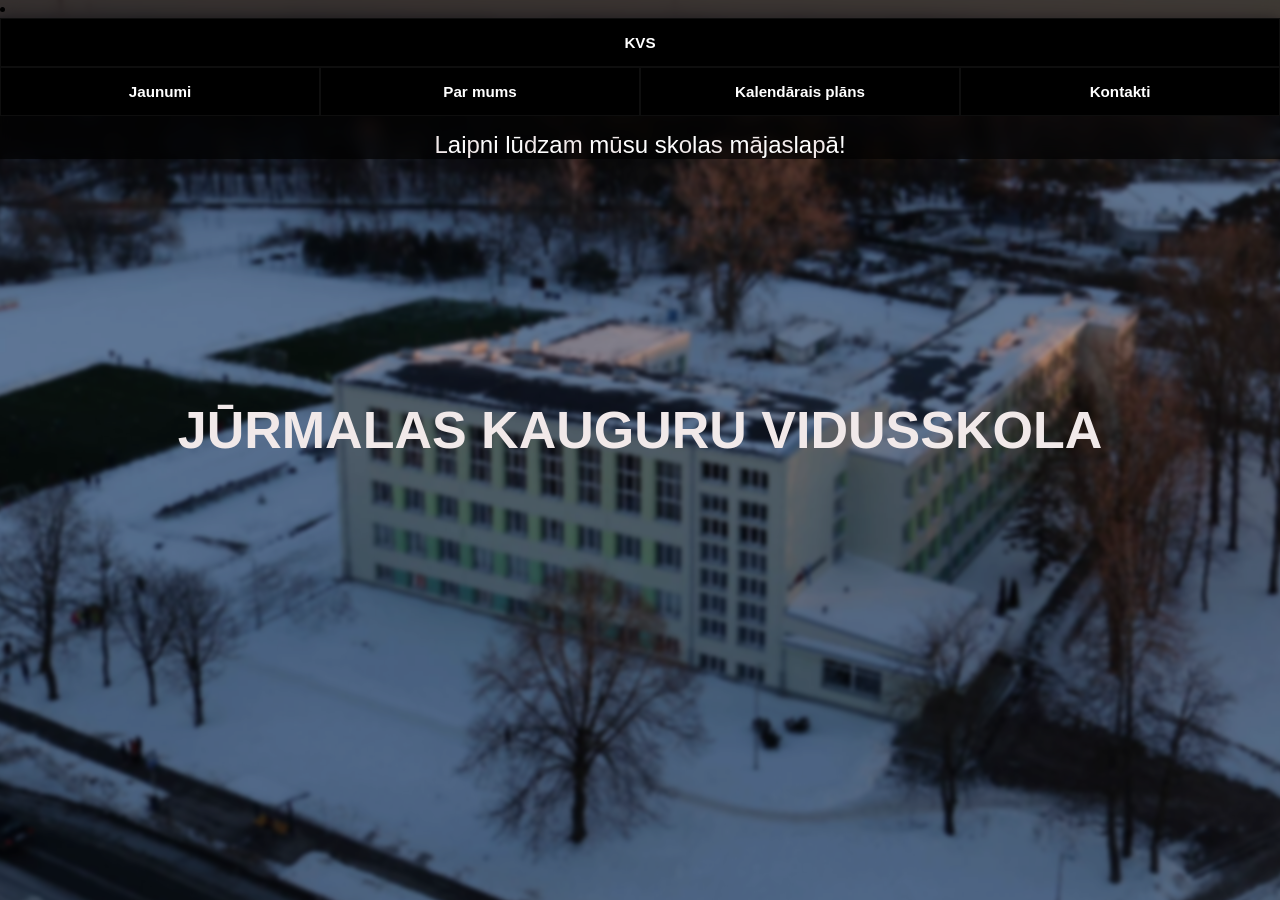
==== index.html @ 1d1f1b85 "Version 2.0" ====
<!DOCTYPE html>
<html>
<head>
  <title>Kauguru Vidusskola</title>
  <link rel="stylesheet" href="style.css">
</head>
<body>

  <h1>Jūrmalas Kauguru vidusskola</h1>

  <img src="kgvsk.png" alt="bg" class="bg-image">


  <nav class="navbar">
      <li>
    <a class="boton-elegante" href="index.html">KVS</a>
  </li>
    <ul>
      <li>
        <a class="boton-elegante" href="jaunumi.html">Jaunumi</a>
      </li>


  <li>
    <a class="boton-elegante" href="info.html">Par mums</a>
  </li>

  <li>
    <a
      class="boton-elegante"
      href="https://calendar.google.com/calendar/u/0/embed?src=lm09omf5vbimu9sq7rovsoo6m4@group.calendar.google.com&ctz=Europe/Riga"
      target="_blank"
      rel="noopener noreferrer"
    >
      Kalendārais plāns
    </a>
  </li>

  <li>
    <a class="boton-elegante" href="kon.html">Kontakti</a>
  </li>
</ul>


<p class="fx-smear" role="img" aria-label="Laipni lūdzam mūsu skolas mājaslapā!">
  <b aria-hidden="true" style="--i:0">L</b><b aria-hidden="true" style="--i:1">a</b><b aria-hidden="true" style="--i:2">i</b><b aria-hidden="true" style="--i:3">p</b><b aria-hidden="true" style="--i:4">n</b><b aria-hidden="true" style="--i:5">i</b><!--
  --><b aria-hidden="true" style="--i:6">&nbsp;</b><!--
  --><b aria-hidden="true" style="--i:7">l</b><b aria-hidden="true" style="--i:8">ū</b><b aria-hidden="true" style="--i:9">d</b><b aria-hidden="true" style="--i:10">z</b><b aria-hidden="true" style="--i:11">a</b><b aria-hidden="true" style="--i:12">m</b><!--
  --><b aria-hidden="true" style="--i:13">&nbsp;</b><!--
  --><b aria-hidden="true" style="--i:14">m</b><b aria-hidden="true" style="--i:15">ū</b><b aria-hidden="true" style="--i:16">s</b><b aria-hidden="true" style="--i:17">u</b><!--
  --><b aria-hidden="true" style="--i:18">&nbsp;</b><!--
  --><b aria-hidden="true" style="--i:19">s</b><b aria-hidden="true" style="--i:20">k</b><b aria-hidden="true" style="--i:21">o</b><b aria-hidden="true" style="--i:22">l</b><b aria-hidden="true" style="--i:23">a</b><b aria-hidden="true" style="--i:24">s</b><!--
  --><b aria-hidden="true" style="--i:25">&nbsp;</b><!--
  --><b aria-hidden="true" style="--i:26">m</b><b aria-hidden="true" style="--i:27">ā</b><b aria-hidden="true" style="--i:28">j</b><b aria-hidden="true" style="--i:29">a</b><b aria-hidden="true" style="--i:30">s</b><b aria-hidden="true" style="--i:31">l</b><b aria-hidden="true" style="--i:32">a</b><b aria-hidden="true" style="--i:33">p</b><b aria-hidden="true" style="--i:34">ā</b><b aria-hidden="true" style="--i:35">!</b>
</p>
</body>

</html>
---- style.css ----
:root {
--ink: #fdfdfd;
--ink-2: #fdfdfd;
--ink-3: #fdfdfd;
}

* {
  box-sizing: border-box;
  }

html,
body {
margin: 0;
padding: 0;
min-height: 100%;
}

body {
font-family: Arial, Helvetica, sans-serif;
overflow-x: hidden;
}

/* =========================
FON
========================= */

.bg-image {
position: fixed;
inset: 0;

width: 100vw;
height: 100vh;

object-fit: cover;

filter: blur(2px);
transform: scale(1.03);

z-index: -2;
}

/* Tumšāks slānis virs fona */

body::before {
content: "";

position: fixed;
inset: 0;

background: rgba(0, 0, 0, 0.3);

z-index: -1;
}

/* =========================
NAVIGĀCIJA
========================= */

.navbar {
position: fixed;

top: 0;
left: 0;

width: 100%;

z-index: 10;

background: rgba(0, 0, 0, 0.65);

backdrop-filter: blur(8px);
}

.navbar ul {
display: flex;

width: 100%;

margin: 0;
padding: 0;

list-style: none;
}

.navbar li {
flex: 1;
}

/* Pogas */

.boton-elegante {
display: block;

position: relative;

overflow: hidden;

width: 100%;

padding: 15px 10px;

border: 1px solid #0e0e0e;

background: #000;

color: #fff;

text-decoration: none;

text-align: center;

font-size: 0.95rem;

font-weight: bold;

cursor: pointer;

transition:
background 0.4s ease,
border-color 0.4s ease;
}

/* Gaismas efekts */

.boton-elegante::after {
content: "";

position: absolute;

top: 50%;
left: 50%;

width: 100%;
height: 100%;

background: radial-gradient(
circle,
rgba(255, 255, 255, 0.25) 0%,
rgba(255, 255, 255, 0) 70%
);

transform: translate(-50%, -50%) scale(0);

transition: transform 0.5s ease;

pointer-events: none;
}

/* Hover */

.boton-elegante:hover::after {
transform: translate(-50%, -50%) scale(4);
}

.boton-elegante:hover {
border-color: #666;

background: #292929;
}

/* =========================
GALVENAIS VIRSRaksts
========================= */

h1 {
position: relative;

margin: 0;

padding-top: 400px;

padding-left: 20px;
padding-right: 20px;

text-align: center;

font-size: 52px;

font-weight: 700;

text-transform: uppercase;

color: #f1e9e9;
}

/* =========================
SVEICIENA TEKSTS
========================= */

.fx-smear {
position: relative;

margin: 15px 20px 0;

text-align: center;

font-size: 24px;

font-weight: 400;

color: #f1e9e9;
}

/* =========================
BURTU ANIMĀCIJA
========================= */

.fx-smear b {
display: inline-block;

font-weight: inherit;

animation:
fx-smear 2.9s cubic-bezier(.16, .9, .3, 1)
forwards;

animation-delay: calc(var(--i) * 0.07s);

opacity: 0;
}

/* Dažādas burtu krāsas */

.fx-smear b:nth-child(3n) {
color: var(--ink-3);
}

.fx-smear b:nth-child(3n + 2) {
color: var(--ink-2);
}

/* =========================
ANIMĀCIJA
========================= */

@keyframes fx-smear {

0% {
transform:
translateX(-120px)
scale(3.4, 0.68)
skewX(-16deg);


filter: blur(5px);

opacity: 0;


}

17% {
transform:
translateX(0)
scale(1, 1)
skewX(0deg);


filter: blur(0);

opacity: 1;


}

25% {
transform: scale(0.84, 1.14);
}

33% {
transform: scale(1.06, 0.95);
}

41%,
100% {
transform: scale(1, 1);


filter: blur(0);

opacity: 1;


}
}

/* =========================
TELEFONS
========================= */

@media (max-width: 600px) {

.navbar ul {
gap: 2px;
}

.boton-elegante {
padding: 10px 4px;


font-size: 0.7rem;


}

h1 {
padding-top: 300px;


padding-left: 15px;
padding-right: 15px;

font-size: 32px;


}

.fx-smear {
font-size: 18px;
}
}


.row {
  display: flex;
  align-items: center;        
  justify-content: space-between;
  gap: 20px;
  background: rgba(0, 0, 0, 0.65);
  backdrop-filter: blur(8px);

}

p1 {
  flex: 1;                    
  text-align: center;
  font-size: 23px;
  font-weight: 400;
  text-transform: uppercase;
  color: #f1e9e9;
}

img.timage {
  width: 400px;
  height: 400px;
  flex-shrink: 0;             
  object-fit: cover;          
}

img.logo {
  margin-top: 200px;
  padding: 0px 0px 0px 100px;
  flex-shrink: 0;             
  object-fit: cover;          
}

img.skolas-forma {
  padding: 0px 0px 0px 125px;
  flex-shrink: 0;             
  object-fit: cover;          
}

img.kvs-karogs {
  padding: 0px 0px 0px 125px;
  flex-shrink: 0;             
  object-fit: cover;          
}

p1.logo {
  padding: 0px 0px 0px 320px;
  flex-shrink: 0;             
  object-fit: cover;          
}

p1.skolas-forma {
  padding: 0px 0px 0px 430px;
  flex-shrink: 0;             
  object-fit: cover;          
}

p1.kvs-karogs {
  padding: 0px 0px 0px 375px;
  flex-shrink: 0;             
  object-fit: cover;          
}

h1.moto {
font-size: 32px;       
padding: 300px 0px 0px 0px;
}



.pushable {
  position: relative;
  background: transparent;
  left: 550px;
  top: 150px;
  margin: 10px;
  padding: 0px;
  border: none;
  cursor: pointer;
  outline-offset: 4px;
  outline-color: deeppink;
  transition: filter 250ms;
  -webkit-tap-highlight-color: rgba(0, 0, 0, 0);
}

.shadow {
  position: absolute;
  top: 0;
  left: 0;
  height: 100%;
  width: 100%;
  background: hsl(0, 0%, 1%);
  border-radius: 8px;
  filter: blur(2px);
  will-change: transform;
  transform: translateY(2px);
  transition: transform 600ms cubic-bezier(0.3, 0.7, 0.4, 1);
}

.edge {
  position: absolute;
  top: 0;
  left: 0;
  height: 100%;
  width: 100%;
  border-radius: 8px;
  background: linear-gradient(
    to right,
    hsl(248, 39%, 39%) 0%,
    hsl(248, 39%, 49%) 8%,
    hsl(248, 39%, 39%) 92%,
    hsl(248, 39%, 29%) 100%
  );
}

.front {
  display: block;
  position: relative;
  border-radius: 8px;
  background: hsl(248, 53%, 58%);
  padding: 16px 32px;
  color: white;
  font-weight: 600;
  text-transform: uppercase;
  letter-spacing: 1.5px;
  font-size: 1rem;
  transform: translateY(-4px);
  transition: transform 600ms cubic-bezier(0.3, 0.7, 0.4, 1);
}

.pushable:hover {
  filter: brightness(110%);
}

.pushable:hover .front {
  transform: translateY(-6px);
  transition: transform 250ms cubic-bezier(0.3, 0.7, 0.4, 1.5);
}

.pushable:active .front {
  transform: translateY(-2px);
  transition: transform 34ms;
}

.pushable:hover .shadow {
  transform: translateY(4px);
  transition: transform 250ms cubic-bezier(0.3, 0.7, 0.4, 1.5);
}

.pushable:active .shadow {
  transform: translateY(1px);
  transition: transform 34ms;
}

.pushable:focus:not(:focus-visible) {
  outline: none;
}


p1.kon {
  font-size: 23px;
  font-weight: 400;
  text-transform: uppercase;
  color: #f1e9e9;
  padding: 0px 0px 0px 0px;
}
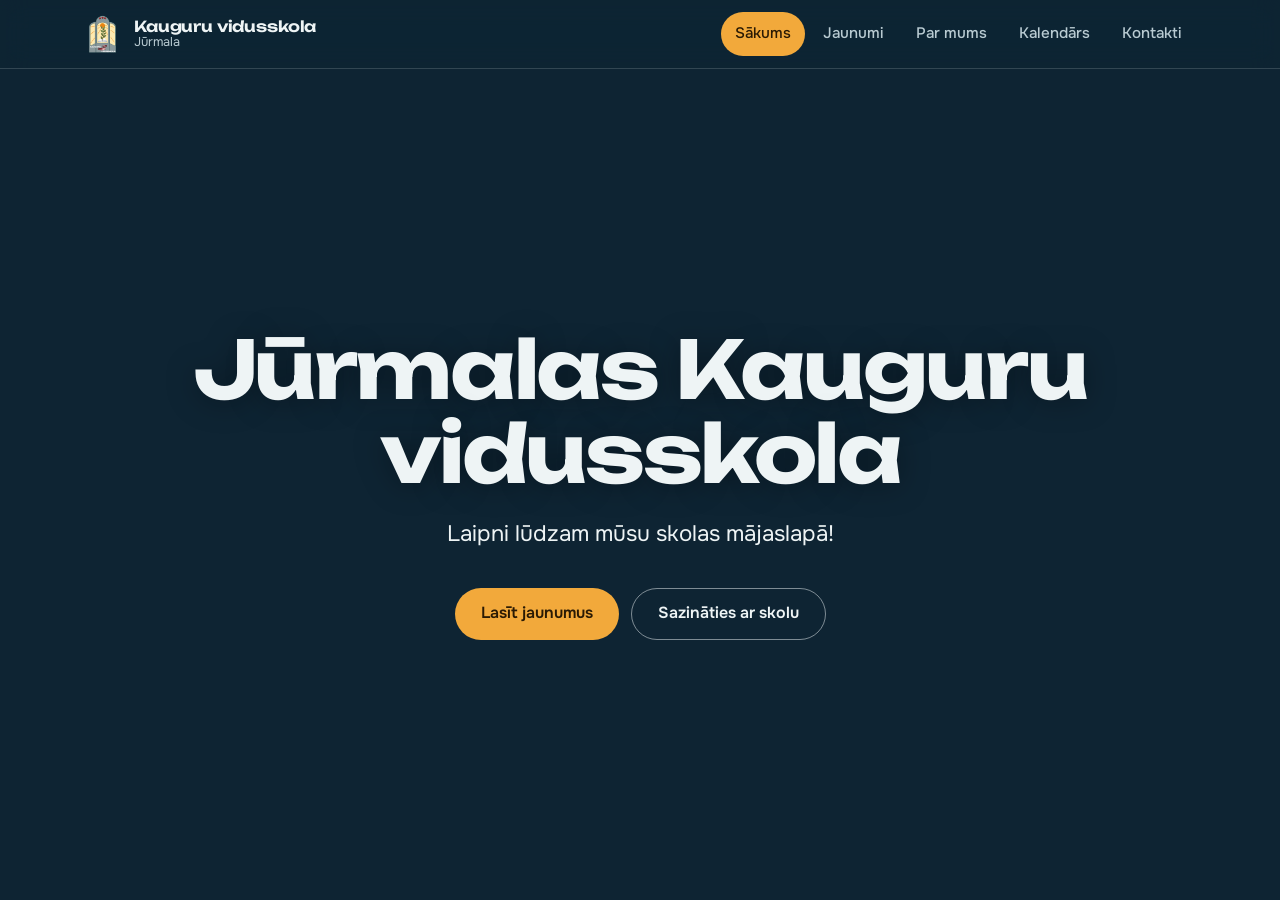
==== commit c89e5465: "update" ====
--- a/index.html
+++ b/index.html
@@ -1,58 +1,65 @@
 <!DOCTYPE html>
-<html>
+<html lang="lv">
 <head>
-  <title>Kauguru Vidusskola</title>
+  <meta charset="UTF-8">
+  <meta name="viewport" content="width=device-width, initial-scale=1, viewport-fit=cover">
+  <title>Jūrmalas Kauguru vidusskola</title>
+  <meta name="description" content="Jūrmalas Kauguru vidusskolas mājaslapa: jaunumi, informācija par skolu, kalendārs un kontakti.">
+
+  <!-- Telefons: krāsa joslai, ikona sākuma ekrānam, darbība kā lietotnei -->
+  <meta name="theme-color" content="#0E2433">
+  <meta name="mobile-web-app-capable" content="yes">
+  <meta name="apple-mobile-web-app-capable" content="yes">
+  <meta name="apple-mobile-web-app-status-bar-style" content="black-translucent">
+  <meta name="apple-mobile-web-app-title" content="KVS">
+  <meta name="format-detection" content="telephone=no">
+  <link rel="manifest" href="manifest.webmanifest">
+  <link rel="icon" href="logo.png">
+  <link rel="apple-touch-icon" href="logo.png">
+
+  <link rel="preconnect" href="https://fonts.googleapis.com">
+  <link rel="preconnect" href="https://fonts.gstatic.com" crossorigin>
+  <link rel="stylesheet" href="https://fonts.googleapis.com/css2?family=Onest:wght@400;500;600;700&family=Unbounded:wght@500;600;700&display=swap">
   <link rel="stylesheet" href="style.css">
 </head>
-<body>
 
-  <h1>Jūrmalas Kauguru vidusskola</h1>
+<body class="home">
+  <a class="skip-link" href="#saturs">Pāriet uz saturu</a>
+  <img src="kgvsk.png" alt="" class="bg-image">
 
-  <img src="kgvsk.png" alt="bg" class="bg-image">
+  <header class="site-header">
+    <div class="header-inner">
+      <a class="brand" href="index.html" aria-label="Jūrmalas Kauguru vidusskola – sākums">
+        <img src="logo.png" alt="" width="38" height="38">
+        <span>Kauguru vidusskola<small>Jūrmala</small></span>
+      </a>
 
+      <nav class="nav" aria-label="Galvenā navigācija">
+        <ul>
+        <li><a href="index.html" aria-current="page"><svg viewBox="0 0 24 24" fill="none" stroke="currentColor" stroke-width="1.8" stroke-linecap="round" stroke-linejoin="round" aria-hidden="true"><path d="M3 10.5 12 3l9 7.5V20a1 1 0 0 1-1 1h-5v-6h-6v6H4a1 1 0 0 1-1-1z"/></svg><span>Sākums</span></a></li>
+        <li><a href="jaunumi.html"><svg viewBox="0 0 24 24" fill="none" stroke="currentColor" stroke-width="1.8" stroke-linecap="round" stroke-linejoin="round" aria-hidden="true"><rect x="3" y="4" width="18" height="16" rx="2"/><path d="M7 8.5h10M7 12h10M7 15.5h6"/></svg><span>Jaunumi</span></a></li>
+        <li><a href="info.html"><svg viewBox="0 0 24 24" fill="none" stroke="currentColor" stroke-width="1.8" stroke-linecap="round" stroke-linejoin="round" aria-hidden="true"><circle cx="12" cy="12" r="9"/><path d="M12 11v5.5M12 7.6v.1"/></svg><span>Par mums</span></a></li>
+        <li><a href="kalendars.html"><svg viewBox="0 0 24 24" fill="none" stroke="currentColor" stroke-width="1.8" stroke-linecap="round" stroke-linejoin="round" aria-hidden="true"><rect x="3" y="5" width="18" height="16" rx="2"/><path d="M3 10h18M8 3v4M16 3v4"/></svg><span>Kalendārs</span></a></li>
+        <li><a href="kon.html"><svg viewBox="0 0 24 24" fill="none" stroke="currentColor" stroke-width="1.8" stroke-linecap="round" stroke-linejoin="round" aria-hidden="true"><path d="M5 4h3.5l2 5-2.4 1.6a11 11 0 0 0 5.3 5.3L15 13.5l5 2V19a2 2 0 0 1-2 2A15 15 0 0 1 3 6a2 2 0 0 1 2-2z"/></svg><span>Kontakti</span></a></li>
+        </ul>
+      </nav>
+    </div>
+  </header>
 
-  <nav class="navbar">
-      <li>
-    <a class="boton-elegante" href="index.html">KVS</a>
-  </li>
-    <ul>
-      <li>
-        <a class="boton-elegante" href="jaunumi.html">Jaunumi</a>
-      </li>
-
-
-  <li>
-    <a class="boton-elegante" href="info.html">Par mums</a>
-  </li>
-
-  <li>
-    <a
-      class="boton-elegante"
-      href="https://calendar.google.com/calendar/u/0/embed?src=lm09omf5vbimu9sq7rovsoo6m4@group.calendar.google.com&ctz=Europe/Riga"
-      target="_blank"
-      rel="noopener noreferrer"
-    >
-      Kalendārais plāns
-    </a>
-  </li>
-
-  <li>
-    <a class="boton-elegante" href="kon.html">Kontakti</a>
-  </li>
-</ul>
-
-
-<p class="fx-smear" role="img" aria-label="Laipni lūdzam mūsu skolas mājaslapā!">
-  <b aria-hidden="true" style="--i:0">L</b><b aria-hidden="true" style="--i:1">a</b><b aria-hidden="true" style="--i:2">i</b><b aria-hidden="true" style="--i:3">p</b><b aria-hidden="true" style="--i:4">n</b><b aria-hidden="true" style="--i:5">i</b><!--
-  --><b aria-hidden="true" style="--i:6">&nbsp;</b><!--
-  --><b aria-hidden="true" style="--i:7">l</b><b aria-hidden="true" style="--i:8">ū</b><b aria-hidden="true" style="--i:9">d</b><b aria-hidden="true" style="--i:10">z</b><b aria-hidden="true" style="--i:11">a</b><b aria-hidden="true" style="--i:12">m</b><!--
-  --><b aria-hidden="true" style="--i:13">&nbsp;</b><!--
-  --><b aria-hidden="true" style="--i:14">m</b><b aria-hidden="true" style="--i:15">ū</b><b aria-hidden="true" style="--i:16">s</b><b aria-hidden="true" style="--i:17">u</b><!--
-  --><b aria-hidden="true" style="--i:18">&nbsp;</b><!--
-  --><b aria-hidden="true" style="--i:19">s</b><b aria-hidden="true" style="--i:20">k</b><b aria-hidden="true" style="--i:21">o</b><b aria-hidden="true" style="--i:22">l</b><b aria-hidden="true" style="--i:23">a</b><b aria-hidden="true" style="--i:24">s</b><!--
-  --><b aria-hidden="true" style="--i:25">&nbsp;</b><!--
-  --><b aria-hidden="true" style="--i:26">m</b><b aria-hidden="true" style="--i:27">ā</b><b aria-hidden="true" style="--i:28">j</b><b aria-hidden="true" style="--i:29">a</b><b aria-hidden="true" style="--i:30">s</b><b aria-hidden="true" style="--i:31">l</b><b aria-hidden="true" style="--i:32">a</b><b aria-hidden="true" style="--i:33">p</b><b aria-hidden="true" style="--i:34">ā</b><b aria-hidden="true" style="--i:35">!</b>
-</p>
+  <main id="saturs">
+    <section class="hero">
+      <div class="container">
+        <h1>Jūrmalas Kauguru vidusskola</h1>
+        <p class="fx-smear">
+          <span class="sr-only">Laipni lūdzam mūsu skolas mājaslapā!</span>
+          <span aria-hidden="true"><span class="w"><b style="--i:0">L</b><b style="--i:1">a</b><b style="--i:2">i</b><b style="--i:3">p</b><b style="--i:4">n</b><b style="--i:5">i</b></span> <span class="w"><b style="--i:7">l</b><b style="--i:8">ū</b><b style="--i:9">d</b><b style="--i:10">z</b><b style="--i:11">a</b><b style="--i:12">m</b></span> <span class="w"><b style="--i:14">m</b><b style="--i:15">ū</b><b style="--i:16">s</b><b style="--i:17">u</b></span> <span class="w"><b style="--i:19">s</b><b style="--i:20">k</b><b style="--i:21">o</b><b style="--i:22">l</b><b style="--i:23">a</b><b style="--i:24">s</b></span> <span class="w"><b style="--i:26">m</b><b style="--i:27">ā</b><b style="--i:28">j</b><b style="--i:29">a</b><b style="--i:30">s</b><b style="--i:31">l</b><b style="--i:32">a</b><b style="--i:33">p</b><b style="--i:34">ā</b><b style="--i:35">!</b></span></span>
+        </p>
+        <div class="hero-actions">
+          <a class="btn btn-primary" href="jaunumi.html">Lasīt jaunumus</a>
+          <a class="btn btn-ghost" href="kon.html">Sazināties ar skolu</a>
+        </div>
+      </div>
+    </section>
+  </main>
 </body>
-
-</html>+</html>
--- a/style.css
+++ b/style.css
@@ -1,458 +1,662 @@
+/* =========================================================
+   Jūrmalas Kauguru vidusskola — stils
+   Krāsas: Baltijas jūra + dzintars
+   ========================================================= */
+
 :root {
---ink: #fdfdfd;
---ink-2: #fdfdfd;
---ink-3: #fdfdfd;
-}
-
-* {
+  --sea: #0E2433;
+  --sea-2: #16364A;
+  --foam: #EEF4F5;
+  --mist: #B9CBD2;
+  --amber: #F2A93B;
+  --amber-hover: #F7BA5C;
+  --amber-ink: #2A1A04;
+  --line: rgba(238, 244, 245, 0.16);
+  --tint: rgba(238, 244, 245, 0.06);
+
+  --display: "Unbounded", "Arial Black", system-ui, sans-serif;
+  --body: "Onest", system-ui, -apple-system, "Segoe UI", Roboto, Arial, sans-serif;
+
+  --header-h: 68px;
+  --tab-h: 0px;
+  --safe-t: env(safe-area-inset-top, 0px);
+  --safe-b: env(safe-area-inset-bottom, 0px);
+
+  --radius-l: 22px;
+  --radius-m: 14px;
+
+  color-scheme: dark;
+}
+
+*,
+*::before,
+*::after {
   box-sizing: border-box;
-  }
-
-html,
+}
+
+html {
+  height: 100%;
+  background: var(--sea);
+  -webkit-text-size-adjust: 100%;
+  scroll-padding-top: calc(var(--header-h) + var(--safe-t));
+}
+
 body {
-margin: 0;
-padding: 0;
-min-height: 100%;
-}
-
-body {
-font-family: Arial, Helvetica, sans-serif;
-overflow-x: hidden;
-}
-
-/* =========================
-FON
-========================= */
+  margin: 0;
+  min-height: 100%;
+  font-family: var(--body);
+  font-size: 1.0625rem;
+  line-height: 1.55;
+  color: var(--foam);
+  background: var(--sea);
+  overflow-x: hidden;
+  -webkit-tap-highlight-color: transparent;
+}
+
+img {
+  display: block;
+  max-width: 100%;
+}
+
+a {
+  color: inherit;
+}
+
+:focus-visible {
+  outline: 3px solid var(--amber);
+  outline-offset: 3px;
+  border-radius: 6px;
+}
+
+.sr-only {
+  position: absolute;
+  width: 1px;
+  height: 1px;
+  margin: -1px;
+  padding: 0;
+  overflow: hidden;
+  clip: rect(0 0 0 0);
+  white-space: nowrap;
+  border: 0;
+}
+
+.skip-link {
+  position: fixed;
+  top: calc(var(--safe-t) + 8px);
+  left: 8px;
+  z-index: 100;
+  padding: 10px 16px;
+  border-radius: 999px;
+  background: var(--amber);
+  color: var(--amber-ink);
+  font-weight: 600;
+  text-decoration: none;
+  transform: translateY(-200%);
+}
+
+.skip-link:focus {
+  transform: none;
+}
+
+/* =========================
+   FONS
+   ========================= */
 
 .bg-image {
-position: fixed;
-inset: 0;
-
-width: 100vw;
-height: 100vh;
-
-object-fit: cover;
-
-filter: blur(2px);
-transform: scale(1.03);
-
-z-index: -2;
-}
-
-/* Tumšāks slānis virs fona */
+  position: fixed;
+  inset: 0;
+  width: 100%;
+  height: 100%;
+  object-fit: cover;
+  z-index: -2;
+  filter: blur(2px) saturate(0.9);
+  transform: scale(1.04);
+}
 
 body::before {
-content: "";
-
-position: fixed;
-inset: 0;
-
-background: rgba(0, 0, 0, 0.3);
-
-z-index: -1;
-}
-
-/* =========================
-NAVIGĀCIJA
-========================= */
-
-.navbar {
-position: fixed;
-
-top: 0;
-left: 0;
-
-width: 100%;
-
-z-index: 10;
-
-background: rgba(0, 0, 0, 0.65);
-
-backdrop-filter: blur(8px);
-}
-
-.navbar ul {
-display: flex;
-
-width: 100%;
-
-margin: 0;
-padding: 0;
-
-list-style: none;
-}
-
-.navbar li {
-flex: 1;
+  content: "";
+  position: fixed;
+  inset: 0;
+  z-index: -1;
+  background: linear-gradient(
+    180deg,
+    rgba(14, 36, 51, 0.35) 0%,
+    rgba(14, 36, 51, 0.6) 50%,
+    rgba(14, 36, 51, 0.92) 100%
+  );
+}
+
+/* Apakšlapās fons tumšāks, lai teksts būtu labi salasāms */
+body.page::before {
+  background: linear-gradient(
+    180deg,
+    rgba(14, 36, 51, 0.82) 0%,
+    rgba(14, 36, 51, 0.94) 40%,
+    rgba(14, 36, 51, 0.97) 100%
+  );
+}
+
+/* =========================
+   GALVENE UN NAVIGĀCIJA
+   ========================= */
+
+.site-header {
+  position: fixed;
+  top: 0;
+  left: 0;
+  right: 0;
+  z-index: 20;
+  padding-top: var(--safe-t);
+  border-bottom: 1px solid var(--line);
+}
+
+/* Stikla efekts uz pseido-elementa, lai apakšējā josla telefonā paliek piesaistīta ekrānam */
+.site-header::before {
+  content: "";
+  position: absolute;
+  inset: 0;
+  z-index: -1;
+  background: rgba(14, 36, 51, 0.72);
+  -webkit-backdrop-filter: blur(14px) saturate(1.2);
+  backdrop-filter: blur(14px) saturate(1.2);
+}
+
+.header-inner {
+  max-width: 1160px;
+  height: var(--header-h);
+  margin: 0 auto;
+  padding: 0 24px;
+  display: flex;
+  align-items: center;
+  justify-content: space-between;
+  gap: 24px;
+}
+
+.brand {
+  display: flex;
+  align-items: center;
+  gap: 12px;
+  text-decoration: none;
+  font-family: var(--display);
+  font-weight: 600;
+  font-size: 0.95rem;
+  line-height: 1.15;
+  letter-spacing: -0.01em;
+}
+
+.brand img {
+  width: 38px;
+  height: 38px;
+  object-fit: contain;
+}
+
+.brand small {
+  display: block;
+  font-family: var(--body);
+  font-weight: 400;
+  font-size: 0.8rem;
+  letter-spacing: 0;
+  color: var(--mist);
+}
+
+.nav ul {
+  display: flex;
+  gap: 4px;
+  margin: 0;
+  padding: 0;
+  list-style: none;
+}
+
+.nav a {
+  display: flex;
+  align-items: center;
+  min-height: 44px;
+  padding: 0 14px;
+  border-radius: 999px;
+  color: var(--mist);
+  font-size: 0.95rem;
+  font-weight: 500;
+  text-decoration: none;
+  transition: background-color 0.2s ease, color 0.2s ease;
+}
+
+.nav a:hover {
+  color: var(--foam);
+  background: rgba(238, 244, 245, 0.08);
+}
+
+.nav a[aria-current="page"] {
+  color: var(--amber-ink);
+  background: var(--amber);
+}
+
+.nav svg {
+  display: none;
+  width: 24px;
+  height: 24px;
+  transition: transform 0.15s ease;
+}
+
+/* =========================
+   SATURS
+   ========================= */
+
+main {
+  padding-top: calc(var(--header-h) + var(--safe-t));
+  padding-bottom: calc(var(--tab-h) + var(--safe-b));
+}
+
+.container {
+  max-width: 1160px;
+  margin: 0 auto;
+  padding: 0 24px;
+}
+
+.page-head {
+  padding: 64px 0 36px;
+}
+
+.page-head h1 {
+  margin: 0;
+  font-family: var(--display);
+  font-weight: 700;
+  font-size: clamp(2rem, 6vw, 3.5rem);
+  line-height: 1.05;
+  letter-spacing: -0.02em;
+}
+
+.page-head p {
+  max-width: 56ch;
+  margin: 14px 0 0;
+  color: var(--mist);
+}
+
+.section-title {
+  margin: 0 0 20px;
+  font-family: var(--display);
+  font-weight: 600;
+  font-size: clamp(1.3rem, 3vw, 1.75rem);
+  letter-spacing: -0.01em;
 }
 
 /* Pogas */
 
-.boton-elegante {
-display: block;
-
-position: relative;
-
-overflow: hidden;
-
-width: 100%;
-
-padding: 15px 10px;
-
-border: 1px solid #0e0e0e;
-
-background: #000;
-
-color: #fff;
-
-text-decoration: none;
-
-text-align: center;
-
-font-size: 0.95rem;
-
-font-weight: bold;
-
-cursor: pointer;
-
-transition:
-background 0.4s ease,
-border-color 0.4s ease;
-}
-
-/* Gaismas efekts */
-
-.boton-elegante::after {
-content: "";
-
-position: absolute;
-
-top: 50%;
-left: 50%;
-
-width: 100%;
-height: 100%;
-
-background: radial-gradient(
-circle,
-rgba(255, 255, 255, 0.25) 0%,
-rgba(255, 255, 255, 0) 70%
-);
-
-transform: translate(-50%, -50%) scale(0);
-
-transition: transform 0.5s ease;
-
-pointer-events: none;
-}
-
-/* Hover */
-
-.boton-elegante:hover::after {
-transform: translate(-50%, -50%) scale(4);
-}
-
-.boton-elegante:hover {
-border-color: #666;
-
-background: #292929;
-}
-
-/* =========================
-GALVENAIS VIRSRaksts
-========================= */
-
-h1 {
-position: relative;
-
-margin: 0;
-
-padding-top: 400px;
-
-padding-left: 20px;
-padding-right: 20px;
-
-text-align: center;
-
-font-size: 52px;
-
-font-weight: 700;
-
-text-transform: uppercase;
-
-color: #f1e9e9;
-}
-
-/* =========================
-SVEICIENA TEKSTS
-========================= */
+.btn {
+  display: inline-flex;
+  align-items: center;
+  justify-content: center;
+  min-height: 52px;
+  padding: 0 26px;
+  border-radius: 999px;
+  font-size: 1rem;
+  font-weight: 600;
+  text-decoration: none;
+  transition: transform 0.15s ease, background-color 0.2s ease;
+}
+
+.btn:active {
+  transform: scale(0.97);
+}
+
+.btn-primary {
+  background: var(--amber);
+  color: var(--amber-ink);
+}
+
+.btn-primary:hover {
+  background: var(--amber-hover);
+}
+
+.btn-ghost {
+  border: 1.5px solid rgba(238, 244, 245, 0.5);
+  color: var(--foam);
+}
+
+.btn-ghost:hover {
+  background: rgba(238, 244, 245, 0.1);
+}
+
+/* =========================
+   SĀKUMLAPA
+   ========================= */
+
+.hero {
+  min-height: calc(100vh - var(--header-h) - var(--tab-h));
+  min-height: calc(100svh - var(--header-h) - var(--safe-t) - var(--tab-h) - var(--safe-b));
+  display: grid;
+  place-items: center;
+  padding: 48px 0;
+  text-align: center;
+}
+
+.hero h1 {
+  max-width: 14ch;
+  margin: 0 auto;
+  font-family: var(--display);
+  font-weight: 700;
+  font-size: clamp(2.1rem, 7.2vw, 5rem);
+  line-height: 1.04;
+  letter-spacing: -0.03em;
+  text-wrap: balance;
+  text-shadow: 0 2px 30px rgba(0, 0, 0, 0.35);
+}
+
+.hero-actions {
+  display: flex;
+  flex-wrap: wrap;
+  justify-content: center;
+  gap: 12px;
+  margin-top: 36px;
+}
+
+/* Sveiciena animācija */
 
 .fx-smear {
-position: relative;
-
-margin: 15px 20px 0;
-
-text-align: center;
-
-font-size: 24px;
-
-font-weight: 400;
-
-color: #f1e9e9;
-}
-
-/* =========================
-BURTU ANIMĀCIJA
-========================= */
+  margin: 22px 0 0;
+  font-size: clamp(1.05rem, 2.6vw, 1.4rem);
+  font-weight: 400;
+}
+
+.fx-smear .w {
+  display: inline-block;
+  white-space: nowrap;
+}
 
 .fx-smear b {
-display: inline-block;
-
-font-weight: inherit;
-
-animation:
-fx-smear 2.9s cubic-bezier(.16, .9, .3, 1)
-forwards;
-
-animation-delay: calc(var(--i) * 0.07s);
-
-opacity: 0;
-}
-
-/* Dažādas burtu krāsas */
-
-.fx-smear b:nth-child(3n) {
-color: var(--ink-3);
-}
-
-.fx-smear b:nth-child(3n + 2) {
-color: var(--ink-2);
-}
-
-/* =========================
-ANIMĀCIJA
-========================= */
+  display: inline-block;
+  font-weight: inherit;
+  opacity: 0;
+  animation: fx-smear 2.9s cubic-bezier(0.16, 0.9, 0.3, 1) forwards;
+  animation-delay: calc(var(--i) * 0.07s + 0.3s);
+}
 
 @keyframes fx-smear {
-
-0% {
-transform:
-translateX(-120px)
-scale(3.4, 0.68)
-skewX(-16deg);
-
-
-filter: blur(5px);
-
-opacity: 0;
-
-
-}
-
-17% {
-transform:
-translateX(0)
-scale(1, 1)
-skewX(0deg);
-
-
-filter: blur(0);
-
-opacity: 1;
-
-
-}
-
-25% {
-transform: scale(0.84, 1.14);
-}
-
-33% {
-transform: scale(1.06, 0.95);
-}
-
-41%,
-100% {
-transform: scale(1, 1);
-
-
-filter: blur(0);
-
-opacity: 1;
-
-
-}
-}
-
-/* =========================
-TELEFONS
-========================= */
-
-@media (max-width: 600px) {
-
-.navbar ul {
-gap: 2px;
-}
-
-.boton-elegante {
-padding: 10px 4px;
-
-
-font-size: 0.7rem;
-
-
-}
-
-h1 {
-padding-top: 300px;
-
-
-padding-left: 15px;
-padding-right: 15px;
-
-font-size: 32px;
-
-
-}
-
-.fx-smear {
-font-size: 18px;
-}
-}
-
-
-.row {
+  0% {
+    transform: translateX(-120px) scale(3.4, 0.68) skewX(-16deg);
+    filter: blur(5px);
+    opacity: 0;
+  }
+  17% {
+    transform: translateX(0) scale(1, 1) skewX(0deg);
+    filter: blur(0);
+    opacity: 1;
+  }
+  25% {
+    transform: scale(0.84, 1.14);
+  }
+  33% {
+    transform: scale(1.06, 0.95);
+  }
+  41%,
+  100% {
+    transform: scale(1, 1);
+    filter: blur(0);
+    opacity: 1;
+  }
+}
+
+/* =========================
+   JAUNUMI
+   ========================= */
+
+.news {
+  margin: 0;
+  padding: 0 0 64px;
+  list-style: none;
+}
+
+.news-item {
+  position: relative;
+  display: grid;
+  grid-template-columns: minmax(0, 1fr) minmax(240px, 380px);
+  gap: 32px;
+  align-items: start;
+  padding: 0 0 48px 40px;
+}
+
+/* Laika līnija */
+.news-item::before {
+  content: "";
+  position: absolute;
+  left: 6px;
+  top: 22px;
+  bottom: -2px;
+  width: 2px;
+  background: var(--line);
+}
+
+.news-item:last-child::before {
+  display: none;
+}
+
+.news-item::after {
+  content: "";
+  position: absolute;
+  left: 0;
+  top: 6px;
+  width: 14px;
+  height: 14px;
+  border-radius: 50%;
+  background: var(--amber);
+  box-shadow: 0 0 0 5px rgba(242, 169, 59, 0.2);
+}
+
+.news-item time {
+  display: block;
+  margin-bottom: 10px;
+  font-family: var(--display);
+  font-weight: 600;
+  font-size: 1.05rem;
+  color: var(--amber);
+}
+
+.news-item p {
+  max-width: 60ch;
+  margin: 0;
+  font-size: 1.125rem;
+  line-height: 1.6;
+}
+
+.news-item img {
+  width: 100%;
+  aspect-ratio: 4 / 3;
+  object-fit: cover;
+  border-radius: var(--radius-m);
+  background: var(--sea-2);
+}
+
+/* =========================
+   PAR MUMS
+   ========================= */
+
+.mission {
+  max-width: 68ch;
+  margin: 0 0 64px;
+  font-size: clamp(1.0625rem, 2vw, 1.25rem);
+  line-height: 1.7;
+}
+
+.mission p {
+  margin: 0 0 1em;
+}
+
+.symbols {
+  display: grid;
+  grid-template-columns: repeat(3, minmax(0, 1fr));
+  gap: 20px;
+  margin: 0 0 72px;
+  padding: 0;
+  list-style: none;
+}
+
+.symbol {
+  margin: 0;
+  padding: 20px;
+  border: 1px solid var(--line);
+  border-radius: var(--radius-l);
+  background: var(--tint);
+}
+
+.symbol img {
+  width: 100%;
+  aspect-ratio: 1;
+  object-fit: contain;
+}
+
+.symbol figcaption {
+  margin-top: 14px;
+  text-align: center;
+  font-weight: 600;
+}
+
+/* =========================
+   KALENDĀRS
+   ========================= */
+
+.calendar-frame {
+  height: min(72vh, 760px);
+  border: 1px solid var(--line);
+  border-radius: var(--radius-l);
+  overflow: hidden;
+  background: #fff;
+}
+
+.calendar-frame iframe {
+  display: block;
+  width: 100%;
+  height: 100%;
+  border: 0;
+}
+
+.calendar-link {
+  margin: 20px 0 72px;
+}
+
+/* =========================
+   KONTAKTI
+   ========================= */
+
+.contact-cards {
+  display: grid;
+  grid-template-columns: repeat(2, minmax(0, 1fr));
+  gap: 16px;
+  margin-bottom: 56px;
+}
+
+.contact-card {
   display: flex;
-  align-items: center;        
-  justify-content: space-between;
-  gap: 20px;
-  background: rgba(0, 0, 0, 0.65);
-  backdrop-filter: blur(8px);
-
-}
-
-p1 {
-  flex: 1;                    
-  text-align: center;
-  font-size: 23px;
-  font-weight: 400;
-  text-transform: uppercase;
-  color: #f1e9e9;
-}
-
-img.timage {
-  width: 400px;
-  height: 400px;
-  flex-shrink: 0;             
-  object-fit: cover;          
-}
-
-img.logo {
-  margin-top: 200px;
-  padding: 0px 0px 0px 100px;
-  flex-shrink: 0;             
-  object-fit: cover;          
-}
-
-img.skolas-forma {
-  padding: 0px 0px 0px 125px;
-  flex-shrink: 0;             
-  object-fit: cover;          
-}
-
-img.kvs-karogs {
-  padding: 0px 0px 0px 125px;
-  flex-shrink: 0;             
-  object-fit: cover;          
-}
-
-p1.logo {
-  padding: 0px 0px 0px 320px;
-  flex-shrink: 0;             
-  object-fit: cover;          
-}
-
-p1.skolas-forma {
-  padding: 0px 0px 0px 430px;
-  flex-shrink: 0;             
-  object-fit: cover;          
-}
-
-p1.kvs-karogs {
-  padding: 0px 0px 0px 375px;
-  flex-shrink: 0;             
-  object-fit: cover;          
-}
-
-h1.moto {
-font-size: 32px;       
-padding: 300px 0px 0px 0px;
-}
-
-
+  align-items: center;
+  gap: 18px;
+  min-height: 96px;
+  padding: 22px 24px;
+  border: 1px solid var(--line);
+  border-radius: var(--radius-l);
+  background: var(--tint);
+  text-decoration: none;
+  transition: background-color 0.2s ease, border-color 0.2s ease, transform 0.15s ease;
+}
+
+.contact-card:hover {
+  background: rgba(238, 244, 245, 0.1);
+  border-color: rgba(242, 169, 59, 0.6);
+}
+
+.contact-card:active {
+  transform: scale(0.99);
+}
+
+.contact-card .icon {
+  flex: none;
+  display: grid;
+  place-items: center;
+  width: 52px;
+  height: 52px;
+  border-radius: 16px;
+  background: var(--amber);
+  color: var(--amber-ink);
+}
+
+.contact-card .icon svg {
+  width: 24px;
+  height: 24px;
+}
+
+.contact-card .label {
+  display: block;
+  font-size: 0.9rem;
+  color: var(--mist);
+}
+
+.contact-card .value {
+  display: block;
+  font-size: clamp(1.05rem, 2.4vw, 1.3rem);
+  font-weight: 600;
+  overflow-wrap: break-word;
+}
+
+/* Sociālo tīklu 3D pogas */
+
+.socials {
+  display: grid;
+  grid-template-columns: repeat(4, minmax(0, 1fr));
+  gap: 16px;
+  margin: 0 0 72px;
+  padding: 8px 0 0;
+  list-style: none;
+}
 
 .pushable {
   position: relative;
+  display: block;
+  padding: 0;
+  border: 0;
   background: transparent;
-  left: 550px;
-  top: 150px;
-  margin: 10px;
-  padding: 0px;
-  border: none;
+  text-decoration: none;
   cursor: pointer;
   outline-offset: 4px;
-  outline-color: deeppink;
   transition: filter 250ms;
-  -webkit-tap-highlight-color: rgba(0, 0, 0, 0);
-}
-
-.shadow {
+}
+
+.pushable .shadow {
   position: absolute;
-  top: 0;
-  left: 0;
-  height: 100%;
-  width: 100%;
-  background: hsl(0, 0%, 1%);
-  border-radius: 8px;
+  inset: 0;
+  border-radius: 12px;
+  background: rgba(0, 0, 0, 0.55);
   filter: blur(2px);
   will-change: transform;
   transform: translateY(2px);
   transition: transform 600ms cubic-bezier(0.3, 0.7, 0.4, 1);
 }
 
-.edge {
+.pushable .edge {
   position: absolute;
-  top: 0;
-  left: 0;
-  height: 100%;
-  width: 100%;
-  border-radius: 8px;
+  inset: 0;
+  border-radius: 12px;
   background: linear-gradient(
     to right,
-    hsl(248, 39%, 39%) 0%,
-    hsl(248, 39%, 49%) 8%,
-    hsl(248, 39%, 39%) 92%,
-    hsl(248, 39%, 29%) 100%
+    hsl(36, 80%, 28%) 0%,
+    hsl(36, 80%, 38%) 8%,
+    hsl(36, 80%, 28%) 92%,
+    hsl(36, 80%, 20%) 100%
   );
 }
 
-.front {
+.pushable .front {
+  position: relative;
   display: block;
-  position: relative;
-  border-radius: 8px;
-  background: hsl(248, 53%, 58%);
-  padding: 16px 32px;
-  color: white;
-  font-weight: 600;
-  text-transform: uppercase;
-  letter-spacing: 1.5px;
+  padding: 16px 12px;
+  border-radius: 12px;
+  background: var(--amber);
+  color: var(--amber-ink);
+  text-align: center;
   font-size: 1rem;
+  font-weight: 700;
   transform: translateY(-4px);
   transition: transform 600ms cubic-bezier(0.3, 0.7, 0.4, 1);
 }
 
 .pushable:hover {
-  filter: brightness(110%);
+  filter: brightness(108%);
 }
 
 .pushable:hover .front {
@@ -460,30 +664,200 @@
   transition: transform 250ms cubic-bezier(0.3, 0.7, 0.4, 1.5);
 }
 
+.pushable:hover .shadow {
+  transform: translateY(4px);
+  transition: transform 250ms cubic-bezier(0.3, 0.7, 0.4, 1.5);
+}
+
 .pushable:active .front {
   transform: translateY(-2px);
   transition: transform 34ms;
 }
 
-.pushable:hover .shadow {
-  transform: translateY(4px);
-  transition: transform 250ms cubic-bezier(0.3, 0.7, 0.4, 1.5);
-}
-
 .pushable:active .shadow {
   transform: translateY(1px);
   transition: transform 34ms;
 }
 
-.pushable:focus:not(:focus-visible) {
-  outline: none;
-}
-
-
-p1.kon {
-  font-size: 23px;
-  font-weight: 400;
-  text-transform: uppercase;
-  color: #f1e9e9;
-  padding: 0px 0px 0px 0px;
-}
+/* =========================
+   PLANŠETE
+   ========================= */
+
+@media (max-width: 960px) {
+  .nav a {
+    padding: 0 10px;
+    font-size: 0.9rem;
+  }
+
+  .brand span {
+    display: none;
+  }
+}
+
+/* =========================
+   TELEFONS — apakšējā cilņu josla kā lietotnē
+   ========================= */
+
+@media (max-width: 760px) {
+  :root {
+    --header-h: 56px;
+    --tab-h: 64px;
+  }
+
+  body {
+    font-size: 1rem;
+  }
+
+  .header-inner {
+    justify-content: center;
+    padding: 0 16px;
+  }
+
+  .brand span {
+    display: block;
+  }
+
+  .brand img {
+    width: 32px;
+    height: 32px;
+  }
+
+  .nav {
+    position: fixed;
+    left: 0;
+    right: 0;
+    bottom: 0;
+    z-index: 20;
+    padding-bottom: var(--safe-b);
+    border-top: 1px solid var(--line);
+    background: rgba(14, 36, 51, 0.88);
+    -webkit-backdrop-filter: blur(14px) saturate(1.2);
+    backdrop-filter: blur(14px) saturate(1.2);
+  }
+
+  .nav ul {
+    display: grid;
+    grid-template-columns: repeat(5, minmax(0, 1fr));
+    gap: 0;
+    height: var(--tab-h);
+  }
+
+  .nav a,
+  .nav a:hover {
+    flex-direction: column;
+    justify-content: center;
+    gap: 3px;
+    height: 100%;
+    padding: 0 2px;
+    border-radius: 0;
+    background: none;
+    font-size: 0.6875rem;
+    white-space: nowrap;
+  }
+
+  .nav a[aria-current="page"] {
+    background: none;
+    color: var(--amber);
+  }
+
+  .nav a:active svg {
+    transform: scale(0.88);
+  }
+
+  .nav svg {
+    display: block;
+  }
+
+  .container {
+    padding: 0 18px;
+  }
+
+  .page-head {
+    padding: 36px 0 24px;
+  }
+
+  .news-item {
+    grid-template-columns: 1fr;
+    gap: 16px;
+    padding: 0 0 40px 30px;
+  }
+
+  .news-item p {
+    font-size: 1.0625rem;
+  }
+
+  /* Simboli — horizontāla ritināšana ar pirkstu */
+  .symbols {
+    display: flex;
+    gap: 14px;
+    margin-inline: -18px;
+    padding: 0 18px 8px;
+    overflow-x: auto;
+    scroll-snap-type: x mandatory;
+    scroll-padding-inline: 18px;
+    scrollbar-width: none;
+    -webkit-overflow-scrolling: touch;
+  }
+
+  .symbols::-webkit-scrollbar {
+    display: none;
+  }
+
+  .symbols > li {
+    flex: 0 0 72%;
+    scroll-snap-align: start;
+  }
+
+  .symbol {
+    height: 100%;
+  }
+
+  .contact-cards {
+    grid-template-columns: 1fr;
+    gap: 12px;
+  }
+
+  .contact-card {
+    gap: 14px;
+    padding: 18px;
+  }
+
+  .contact-card .value {
+    font-size: 1rem;
+  }
+
+  .socials {
+    grid-template-columns: repeat(2, minmax(0, 1fr));
+    gap: 14px;
+  }
+
+  .calendar-frame {
+    height: calc(100svh - var(--header-h) - var(--tab-h) - var(--safe-t) - var(--safe-b) - 190px);
+    min-height: 420px;
+  }
+}
+
+@media (max-width: 480px) {
+  .hero-actions {
+    flex-direction: column;
+    max-width: 320px;
+    margin-inline: auto;
+  }
+}
+
+/* =========================
+   MAZĀK KUSTĪBU
+   ========================= */
+
+@media (prefers-reduced-motion: reduce) {
+  *,
+  *::before,
+  *::after {
+    animation: none !important;
+    transition: none !important;
+  }
+
+  .fx-smear b {
+    opacity: 1;
+  }
+}
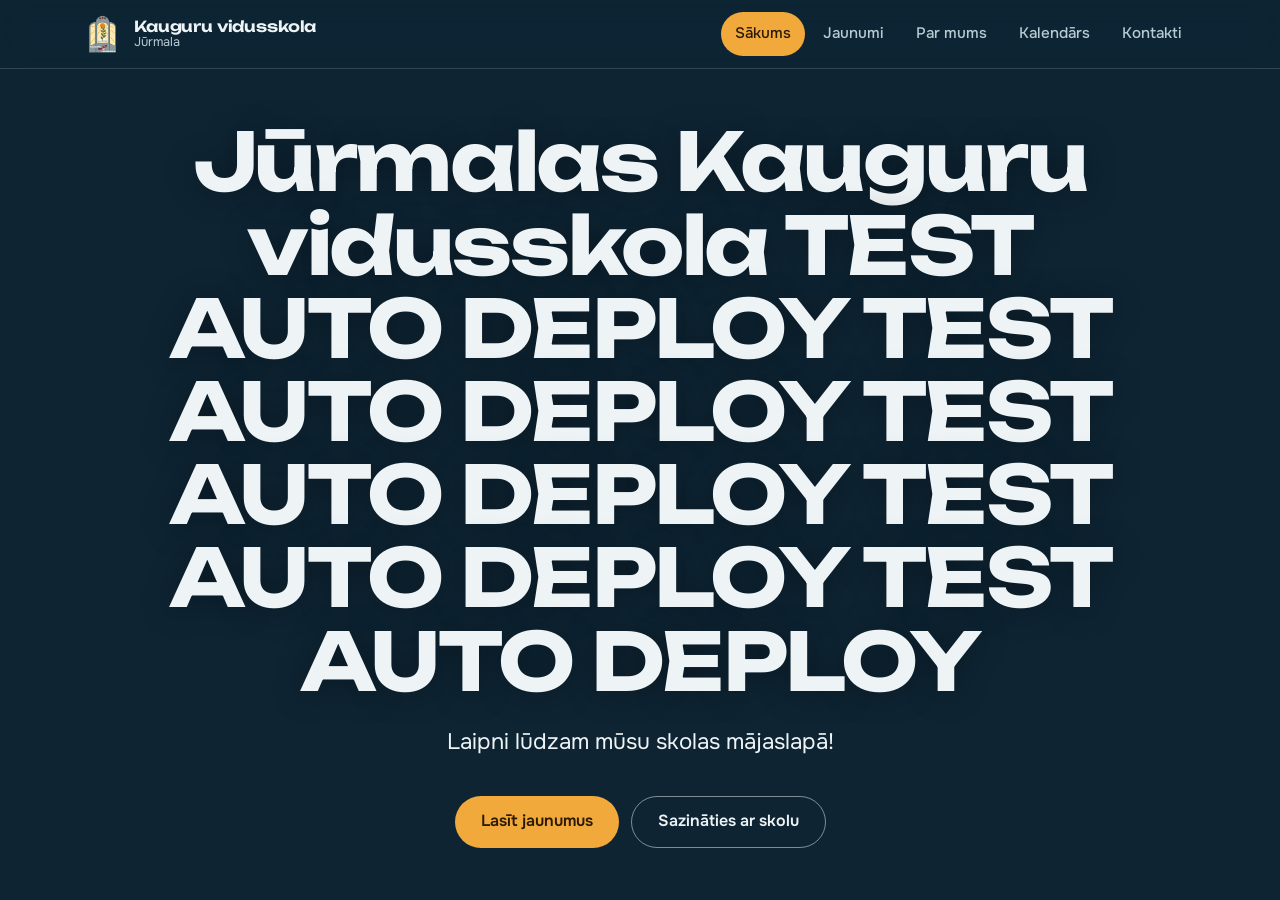
==== commit 75d31567: "TEST AUTO DEPLOY" ====
--- a/index.html
+++ b/index.html
@@ -6,7 +6,7 @@
   <title>Jūrmalas Kauguru vidusskola</title>
   <meta name="description" content="Jūrmalas Kauguru vidusskolas mājaslapa: jaunumi, informācija par skolu, kalendārs un kontakti.">
 
-  <!-- Telefons: krāsa joslai, ikona sākuma ekrānam, darbība kā lietotnei -->
+
   <meta name="theme-color" content="#0E2433">
   <meta name="mobile-web-app-capable" content="yes">
   <meta name="apple-mobile-web-app-capable" content="yes">
@@ -49,7 +49,7 @@
   <main id="saturs">
     <section class="hero">
       <div class="container">
-        <h1>Jūrmalas Kauguru vidusskola</h1>
+        <h1>Jūrmalas Kauguru vidusskola TEST AUTO DEPLOY TEST AUTO DEPLOY TEST AUTO DEPLOY TEST AUTO DEPLOY TEST AUTO DEPLOY</h1>
         <p class="fx-smear">
           <span class="sr-only">Laipni lūdzam mūsu skolas mājaslapā!</span>
           <span aria-hidden="true"><span class="w"><b style="--i:0">L</b><b style="--i:1">a</b><b style="--i:2">i</b><b style="--i:3">p</b><b style="--i:4">n</b><b style="--i:5">i</b></span> <span class="w"><b style="--i:7">l</b><b style="--i:8">ū</b><b style="--i:9">d</b><b style="--i:10">z</b><b style="--i:11">a</b><b style="--i:12">m</b></span> <span class="w"><b style="--i:14">m</b><b style="--i:15">ū</b><b style="--i:16">s</b><b style="--i:17">u</b></span> <span class="w"><b style="--i:19">s</b><b style="--i:20">k</b><b style="--i:21">o</b><b style="--i:22">l</b><b style="--i:23">a</b><b style="--i:24">s</b></span> <span class="w"><b style="--i:26">m</b><b style="--i:27">ā</b><b style="--i:28">j</b><b style="--i:29">a</b><b style="--i:30">s</b><b style="--i:31">l</b><b style="--i:32">a</b><b style="--i:33">p</b><b style="--i:34">ā</b><b style="--i:35">!</b></span></span>
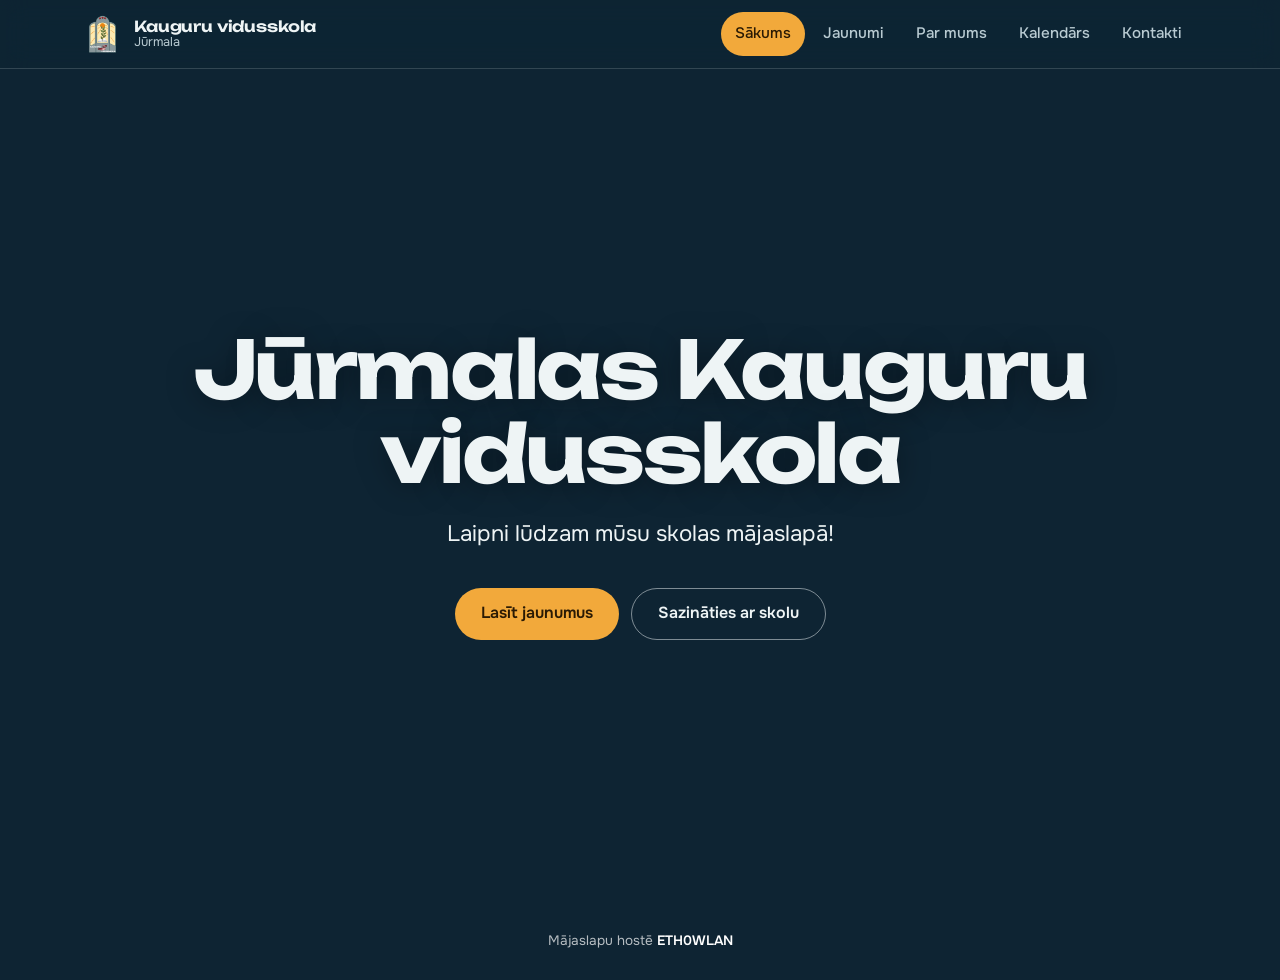
==== commit 4ef2a28e: "eth0wlan" ====
--- a/index.html
+++ b/index.html
@@ -49,7 +49,7 @@
   <main id="saturs">
     <section class="hero">
       <div class="container">
-        <h1>Jūrmalas Kauguru vidusskola TEST AUTO DEPLOY TEST AUTO DEPLOY TEST AUTO DEPLOY TEST AUTO DEPLOY TEST AUTO DEPLOY</h1>
+        <h1>Jūrmalas Kauguru vidusskola</h1>
         <p class="fx-smear">
           <span class="sr-only">Laipni lūdzam mūsu skolas mājaslapā!</span>
           <span aria-hidden="true"><span class="w"><b style="--i:0">L</b><b style="--i:1">a</b><b style="--i:2">i</b><b style="--i:3">p</b><b style="--i:4">n</b><b style="--i:5">i</b></span> <span class="w"><b style="--i:7">l</b><b style="--i:8">ū</b><b style="--i:9">d</b><b style="--i:10">z</b><b style="--i:11">a</b><b style="--i:12">m</b></span> <span class="w"><b style="--i:14">m</b><b style="--i:15">ū</b><b style="--i:16">s</b><b style="--i:17">u</b></span> <span class="w"><b style="--i:19">s</b><b style="--i:20">k</b><b style="--i:21">o</b><b style="--i:22">l</b><b style="--i:23">a</b><b style="--i:24">s</b></span> <span class="w"><b style="--i:26">m</b><b style="--i:27">ā</b><b style="--i:28">j</b><b style="--i:29">a</b><b style="--i:30">s</b><b style="--i:31">l</b><b style="--i:32">a</b><b style="--i:33">p</b><b style="--i:34">ā</b><b style="--i:35">!</b></span></span>
@@ -62,4 +62,7 @@
     </section>
   </main>
 </body>
+  <footer class="site-footer">
+    <p>Mājaslapu hostē <a href="https://t.me/eth0wlan" target="_blank" rel="noopener">ETH0WLAN</a></p>
+  </footer>
 </html>
--- a/style.css
+++ b/style.css
@@ -861,3 +861,21 @@
     opacity: 1;
   }
 }
+.site-footer {
+  position: relative;
+  z-index: 1;
+  text-align: center;
+  padding: 1rem 1rem calc(1rem + env(safe-area-inset-bottom, 0px));
+  font-size: 0.85rem;
+  color: rgba(255, 255, 255, 0.7);
+}
+
+.site-footer a {
+  color: #fff;
+  font-weight: 600;
+  text-decoration: none;
+}
+
+.site-footer a:hover {
+  text-decoration: underline;
+}
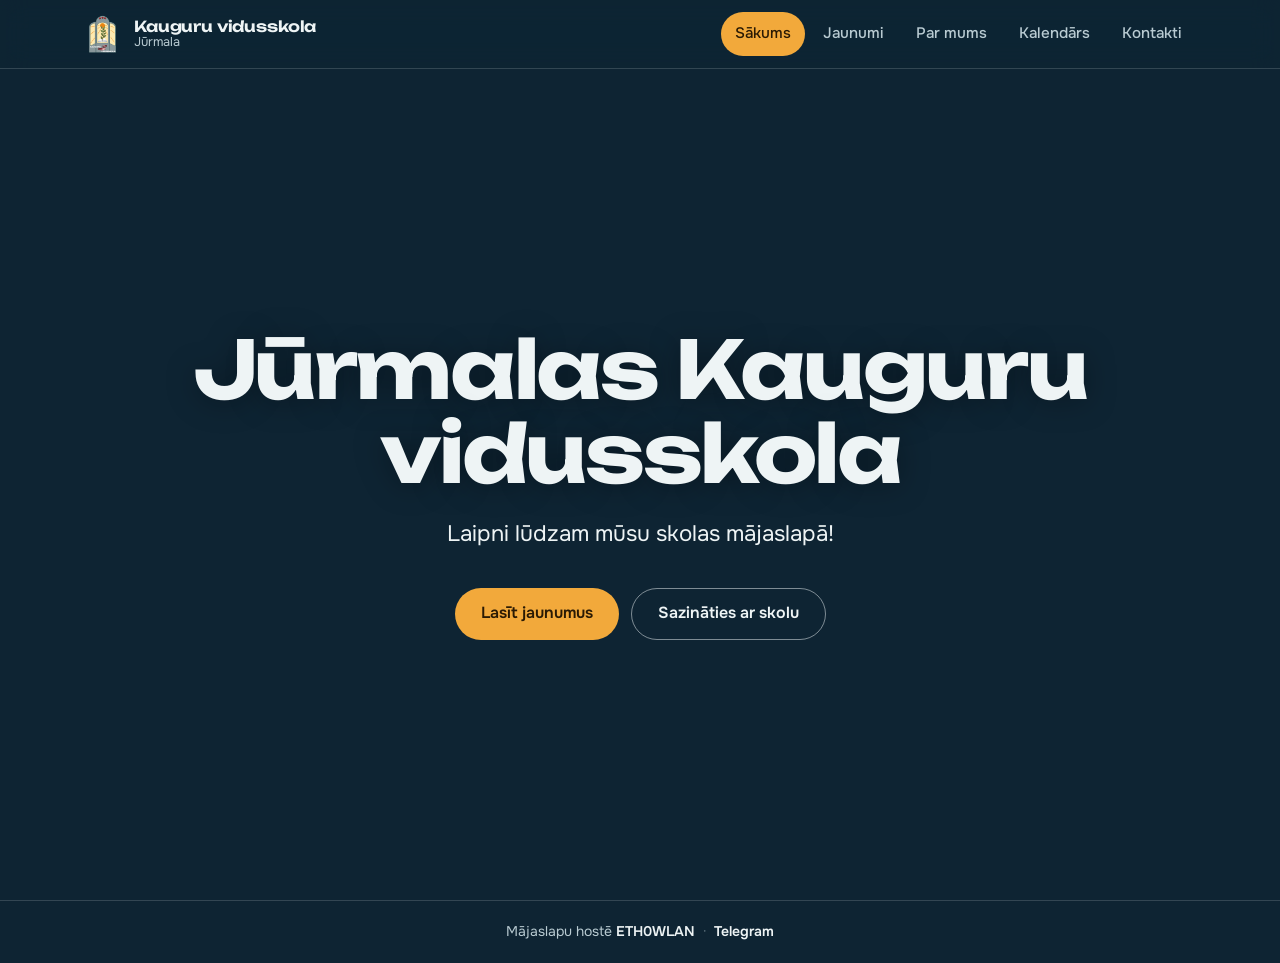
==== commit a7f99754: "te1" ====
--- a/index.html
+++ b/index.html
@@ -5,8 +5,6 @@
   <meta name="viewport" content="width=device-width, initial-scale=1, viewport-fit=cover">
   <title>Jūrmalas Kauguru vidusskola</title>
   <meta name="description" content="Jūrmalas Kauguru vidusskolas mājaslapa: jaunumi, informācija par skolu, kalendārs un kontakti.">
-
-
   <meta name="theme-color" content="#0E2433">
   <meta name="mobile-web-app-capable" content="yes">
   <meta name="apple-mobile-web-app-capable" content="yes">
@@ -62,7 +60,9 @@
     </section>
   </main>
 </body>
-  <footer class="site-footer">
-    <p>Mājaslapu hostē <a href="https://t.me/eth0wlan" target="_blank" rel="noopener">ETH0WLAN</a></p>
+    <footer class="site-footer">
+    <p>
+      Mājaslapu hostē <a href="https://eth0wlan.space" target="_blank" rel="noopener">ETH0WLAN</a><span class="sep" aria-hidden="true">·</span><a href="https://t.me/eth0wlan" target="_blank" rel="noopener">Telegram</a>
+    </p>
   </footer>
 </html>
--- a/style.css
+++ b/style.css
@@ -680,6 +680,43 @@
 }
 
 /* =========================
+   KĀJENE
+   ========================= */
+
+/* Atstarpi zem cilņu joslas tagad nodrošina kājene, nevis main */
+body:has(.site-footer) main {
+  padding-bottom: 0;
+}
+
+.site-footer {
+  padding: 20px 24px calc(20px + var(--tab-h) + var(--safe-b));
+  border-top: 1px solid var(--line);
+  text-align: center;
+  font-size: 0.875rem;
+  color: var(--mist);
+}
+
+.site-footer p {
+  margin: 0;
+}
+
+.site-footer a {
+  color: var(--foam);
+  font-weight: 600;
+  text-decoration: none;
+  transition: color 0.2s ease;
+}
+
+.site-footer a:hover {
+  color: var(--amber);
+}
+
+.site-footer .sep {
+  margin: 0 8px;
+  opacity: 0.5;
+}
+
+/* =========================
    PLANŠETE
    ========================= */
 
@@ -860,22 +897,4 @@
   .fx-smear b {
     opacity: 1;
   }
-}
-.site-footer {
-  position: relative;
-  z-index: 1;
-  text-align: center;
-  padding: 1rem 1rem calc(1rem + env(safe-area-inset-bottom, 0px));
-  font-size: 0.85rem;
-  color: rgba(255, 255, 255, 0.7);
-}
-
-.site-footer a {
-  color: #fff;
-  font-weight: 600;
-  text-decoration: none;
-}
-
-.site-footer a:hover {
-  text-decoration: underline;
 }
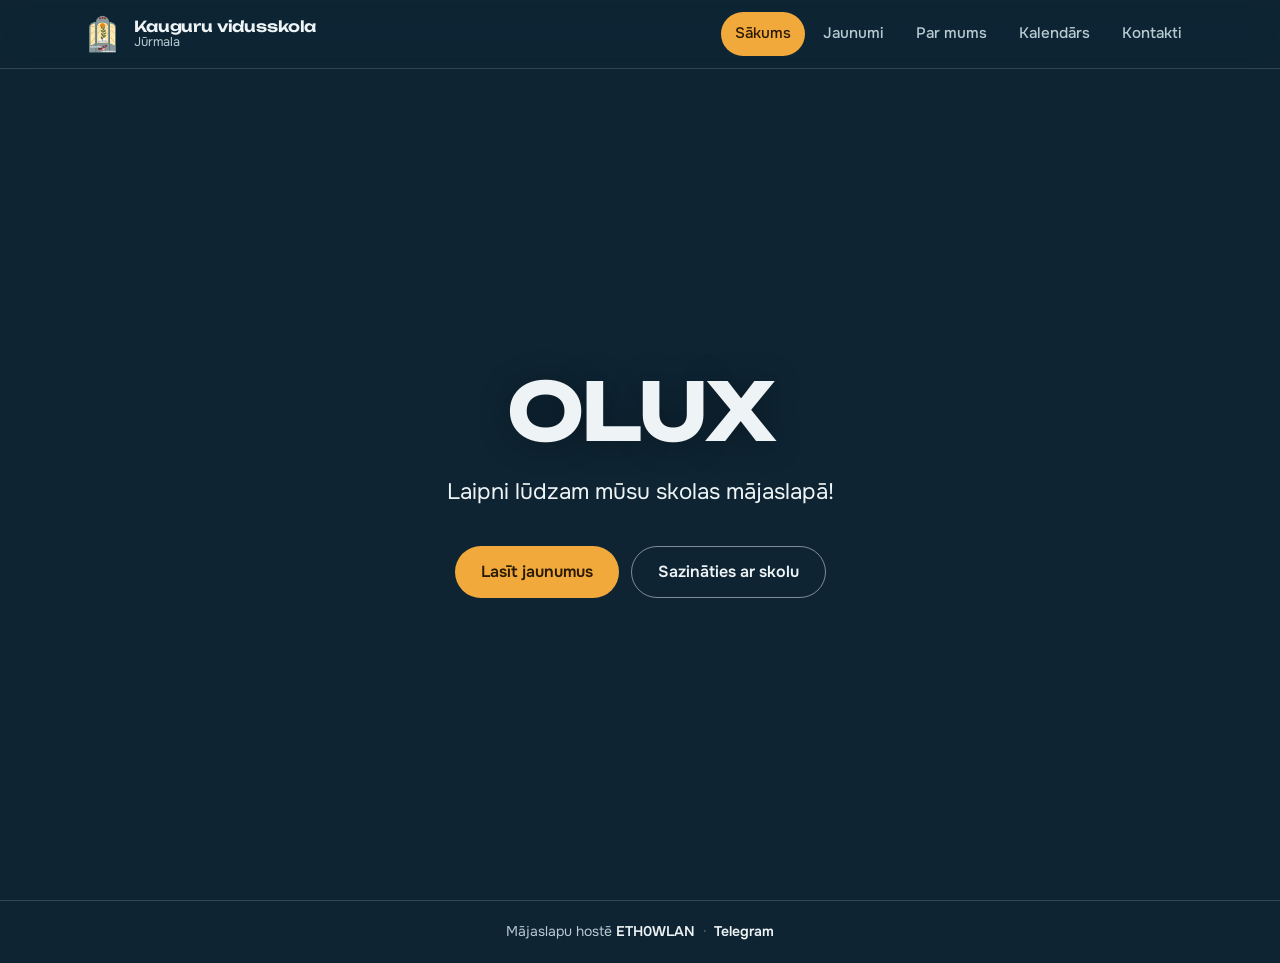
==== commit e2595738: "." ====
--- a/index.html
+++ b/index.html
@@ -47,9 +47,9 @@
   <main id="saturs">
     <section class="hero">
       <div class="container">
-        <h1>Jūrmalas Kauguru vidusskola</h1>
+        <h1>OLUX</h1>
         <p class="fx-smear">
-          <span class="sr-only">Laipni lūdzam mūsu skolas mājaslapā!</span>
+          <span class="sr-only">OLUX</span>
           <span aria-hidden="true"><span class="w"><b style="--i:0">L</b><b style="--i:1">a</b><b style="--i:2">i</b><b style="--i:3">p</b><b style="--i:4">n</b><b style="--i:5">i</b></span> <span class="w"><b style="--i:7">l</b><b style="--i:8">ū</b><b style="--i:9">d</b><b style="--i:10">z</b><b style="--i:11">a</b><b style="--i:12">m</b></span> <span class="w"><b style="--i:14">m</b><b style="--i:15">ū</b><b style="--i:16">s</b><b style="--i:17">u</b></span> <span class="w"><b style="--i:19">s</b><b style="--i:20">k</b><b style="--i:21">o</b><b style="--i:22">l</b><b style="--i:23">a</b><b style="--i:24">s</b></span> <span class="w"><b style="--i:26">m</b><b style="--i:27">ā</b><b style="--i:28">j</b><b style="--i:29">a</b><b style="--i:30">s</b><b style="--i:31">l</b><b style="--i:32">a</b><b style="--i:33">p</b><b style="--i:34">ā</b><b style="--i:35">!</b></span></span>
         </p>
         <div class="hero-actions">
@@ -59,10 +59,10 @@
       </div>
     </section>
   </main>
-</body>
-    <footer class="site-footer">
+  <footer class="site-footer">
     <p>
       Mājaslapu hostē <a href="https://eth0wlan.space" target="_blank" rel="noopener">ETH0WLAN</a><span class="sep" aria-hidden="true">·</span><a href="https://t.me/eth0wlan" target="_blank" rel="noopener">Telegram</a>
     </p>
   </footer>
+</body>
 </html>
